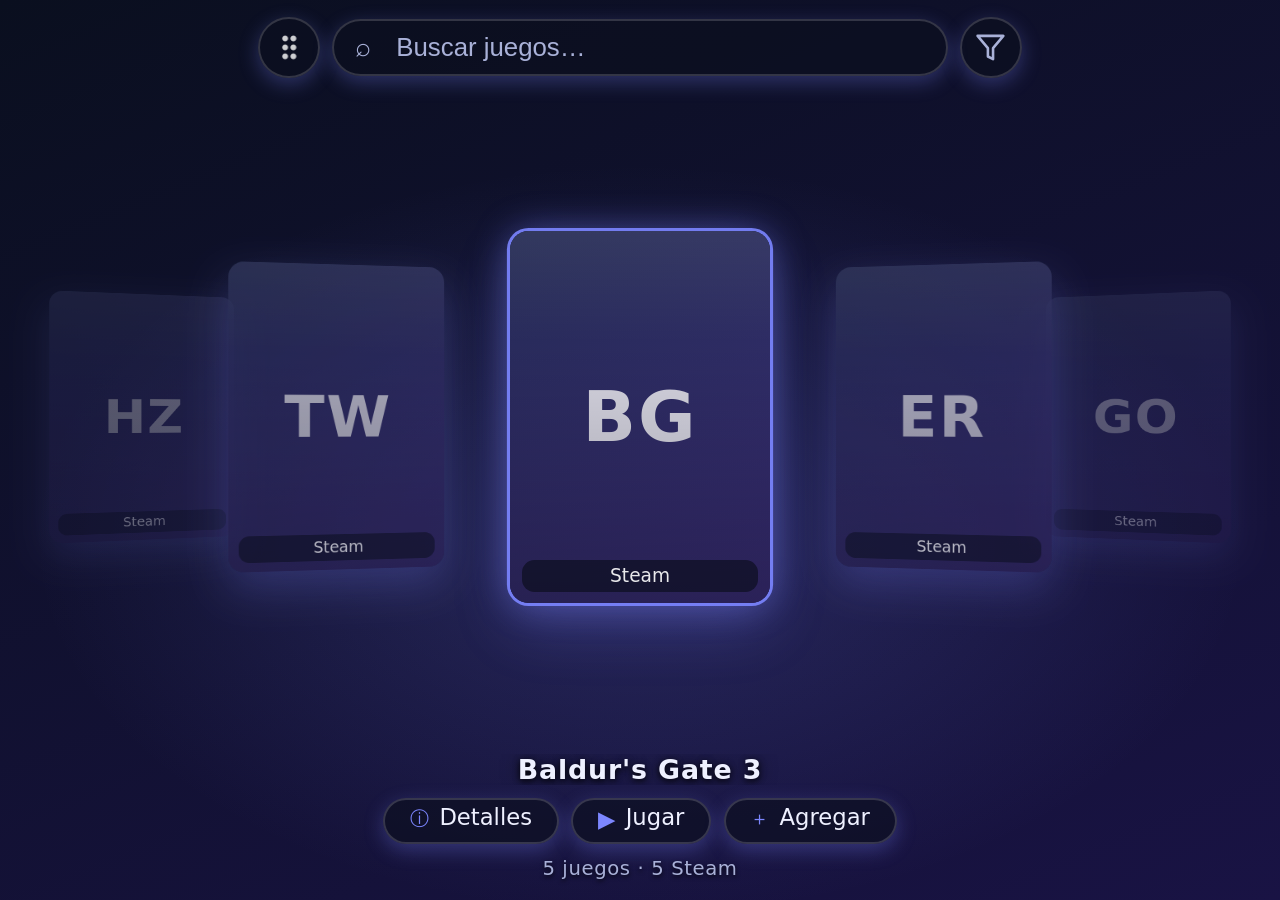
==== ui/index.html @ 731ff438 "CardynoxLauncher v0.1 — gadget launcher completo - Ventana frameless transparente alwaysOnBottom (es" ====
<!doctype html>
<html lang="es">
<head>
  <meta charset="UTF-8" />
  <meta name="viewport" content="width=device-width, initial-scale=1.0" />
  <title>Cardynox Launcher</title>
  <link rel="stylesheet" href="styles.css" />
</head>
<body>
  <!-- Regiones de arrastre de la ventana (sin marco): solo #drag-handle y #stage.
       #app NO lleva data-tauri-drag-region a propósito: si lo tuviera, un
       mousedown sobre <img> del Detalles (elemento no interactivo) se
       interpretaría como arrastre de la ventana y chocaría con el paneo. -->
  <div id="app">

    <!-- Fila superior: handle de arrastre (manija) + buscador -->
    <div class="top-row">
      <div id="drag-handle" data-tauri-drag-region title="Arrastrar la ventana">
        <span class="grip"></span>
      </div>
      <button id="btn-filter" type="button" title="Ordenar y filtrar por plataforma" aria-label="Ordenar y filtrar juegos">
        <svg viewBox="0 0 24 24" width="15" height="15" fill="none" stroke="currentColor" stroke-width="2" stroke-linecap="round" stroke-linejoin="round" aria-hidden="true"><polygon points="22 3 2 3 10 12.46 10 19 14 21 14 12.46 22 3"></polygon></svg>
      </button>
      <div class="search-wrap">
        <input id="search" type="search" placeholder="Buscar juegos…" autocomplete="off" spellcheck="false" />
        <span class="search-icon" aria-hidden="true">⌕</span>
      </div>
    </div>

    <main id="stage" aria-label="Carrusel de juegos" data-tauri-drag-region>
      <!-- Las tarjetas se generan desde app.js -->
    </main>

    <h2 id="active-name"></h2>

    <nav class="actions">
      <button id="btn-details"><span class="ic">ⓘ</span><span>Detalles</span></button>
      <button id="btn-play"><span class="ic">▶</span><span>Jugar</span></button>
      <button id="btn-add" title="Agregar un juego manualmente"><span class="ic">＋</span><span>Agregar</span></button>
    </nav>

    <footer id="status">Cargando…</footer>

    <!-- Overlay de detalles: cubre todo el área del gadget -->
    <!-- Panel de orden/filtro por plataforma (dropdown desde #btn-filter). -->
    <div id="filter-panel" hidden>
      <div class="fp-section">
        <div class="fp-label">Ordenar</div>
        <label class="fp-radio"><input type="radio" name="sortmode" value="name" /><span>Alfabético</span></label>
        <label class="fp-radio"><input type="radio" name="sortmode" value="platform" checked /><span>Por plataforma</span></label>
      </div>
      <div class="fp-section">
        <div class="fp-label">Plataformas</div>
        <div id="fp-platforms"></div>
      </div>
    </div>

    <div id="details-overlay" hidden>
      <button id="btn-close-details" title="Cerrar (Esc)" aria-label="Cerrar detalles">×</button>
      <div class="dt-layout">
        <aside class="dt-art">
          <img id="dt-art-img" src="" alt="Portada" draggable="false" />
          <div id="dt-art-fallback"><span id="dt-art-initials">?</span></div>
          <!-- Acciones de portada: sobre la imagen, al pie. -->
          <div class="dt-art-actions">
            <button id="dt-change-cover" title="Elegir imagen o GIF local">🖼 Cambiar portada</button>
            <button id="dt-reset-cover" hidden>Quitar personalizada</button>
          </div>
          <input type="file" id="dt-cover-file" accept="image/png,image/jpeg,image/gif,image/webp,.gif" hidden />
        </aside>
        <section class="dt-info">
          <h3 id="dt-title">—</h3>

          <div class="dt-field" id="dt-source-field">
            <label>Origen</label>
            <span id="dt-source" class="dt-value">—</span>
          </div>

          <div class="dt-field">
            <label>Nombre visible</label>
            <div class="dt-input-row">
              <input type="text" id="dt-name" spellcheck="false" />
              <button id="dt-rename-btn" title="Guardar nombre">✓</button>
            </div>
          </div>

          <!-- Caja unificada: ruta completa del juego (con .exe) + botones. -->
          <div class="dt-field" id="dt-path-field">
            <label>Ruta de instalación</label>
            <code id="dt-path" class="dt-path">—</code>
            <div class="dt-path-actions">
              <button id="dt-open-folder" disabled>📂 Abrir carpeta</button>
              <button id="dt-change-path" hidden>✎ Cambiar ruta de juego</button>
            </div>
          </div>

          <!-- Argumentos de lanzamiento: solo juegos "Otros". -->
          <div class="dt-field" id="dt-args-field" hidden>
            <label for="dt-args">Argumentos de lanzamiento</label>
            <div class="dt-input-row">
              <input type="text" id="dt-args" placeholder="-windowed -res 1920x1080" autocomplete="off" spellcheck="false" />
              <button id="dt-args-save" title="Guardar argumentos">✓</button>
            </div>
            <p class="dt-hint">Se pasan al .exe al ejecutarlo.</p>
          </div>

          <div class="dt-field" id="dt-size-field" hidden>
            <label>Tamaño en disco</label>
            <span id="dt-size" class="dt-value">—</span>
          </div>

          <div class="dt-steam" id="dt-steam-section" hidden>
            <h4>Datos de Steam</h4>
            <ul>
              <li id="dt-row-ach" hidden>🏆 Logros: <strong id="dt-ach">—</strong></li>
              <li id="dt-row-time" hidden>⏱ Tiempo: <strong id="dt-time">—</strong></li>
              <li id="dt-row-last" hidden>🕐 Última sesión: <strong id="dt-last">—</strong></li>
            </ul>
          </div>

          <p id="dt-no-data" class="dt-muted" hidden>Sin datos locales disponibles.</p>

          <!-- Quitar del launcher (con confirmación inline). -->
          <div id="dt-remove-area">
            <button id="dt-remove-game" class="dt-danger-btn" title="Sacar este juego del launcher (no lo desinstala)">Quitar del launcher</button>
            <div id="dt-remove-confirm" hidden>
              <span id="dt-remove-confirm-text"></span>
              <button id="dt-remove-yes" class="dt-danger-btn">Sí, quitar</button>
              <button id="dt-remove-no" class="dt-muted-btn">Cancelar</button>
            </div>
          </div>
        </section>
      </div>
    </div>

    <!-- Overlay para AGREGAR un juego (mismo estilo glass que Detalles, pero vacío
         y para cargar: portada, .exe y nombre visible). -->
    <div id="add-overlay" hidden>
      <button id="btn-close-add" title="Cerrar (Esc)" aria-label="Cerrar">×</button>
      <div class="dt-layout">
        <aside class="dt-art">
          <img id="add-art-img" src="" alt="Portada" draggable="false" />
          <div id="add-art-fallback"><span id="add-art-initials">＋</span></div>
          <!-- Acciones de portada: sobre la imagen, al pie. -->
          <div class="dt-art-actions">
            <button id="add-change-cover">🖼 Elegir portada</button>
            <button id="add-reset-cover" hidden>Quitar portada</button>
          </div>
          <input type="file" id="add-cover-file" accept="image/png,image/jpeg,image/gif,image/webp,.gif" hidden />
        </aside>
        <section class="dt-info">
          <h3>Agregar juego</h3>

          <div class="dt-field">
            <label for="add-name">Nombre visible</label>
            <div class="dt-input-row">
              <input type="text" id="add-name" placeholder="Nombre del juego" autocomplete="off" spellcheck="false" />
            </div>
          </div>

          <div class="dt-field">
            <label>Ejecutable (.exe)</label>
            <code id="add-path" class="dt-path">No seleccionado</code>
            <div class="dt-path-actions">
              <button id="add-pick-exe">📂 Elegir ejecutable del juego</button>
            </div>
          </div>

          <p class="dt-hint">El nombre visible se completa con el nombre del ejecutable, pero podés cambiarlo.</p>

          <div id="add-footer">
            <button id="add-cancel" class="dt-cancel-btn">Cancelar</button>
            <button id="add-confirm" class="dt-add-btn" disabled>Agregar</button>
          </div>
        </section>
      </div>
    </div>
  </div>

  <script src="app.js"></script>
</body>
</html>
---- ui/styles.css ----
/* ============================================================
   Cardynox Launcher — estilos
   Ventana transparente frameless de 530x320, look de skin
   (ver src-tauri/tauri.conf.json: transparent + shadow false).
   El fondo es 100% transparente: solo los "paneles" (buscador,
   tarjetas, botones) llevan vidrio oscuro para ser legibles
   sobre cualquier wallpaper.
   ============================================================ */

:root {
  --accent: #7c86ff;
  --text: #eef0ff;
  --muted: #a9b1d8;
  /* Factor de opacidad del gadget (0.2 a 1). JS lo modifica desde la bandeja.
     Solo afecta fondos/bordes/sombras — NO el texto ni las imágenes de portada. */
  --fade: 1;
  --glass: rgba(12, 15, 32, calc(0.68 * var(--fade)));
  --glass-border: rgba(255, 255, 255, calc(0.16 * var(--fade)));
  --card-w: 126px;
  --card-h: 180px; /* ratio 0.7, como el arte de Steam (600x900) */
}

* { box-sizing: border-box; margin: 0; padding: 0; }

/* El atributo hidden debe ganar a cualquier display de autor
   (p. ej. .dt-field{display:flex}, que de lo contrario impide ocultar campos). */
[hidden] { display: none !important; }

html, body { height: 100%; overflow: hidden; background: transparent; }

body {
  font-family: "Segoe UI Variable", "Segoe UI", system-ui, sans-serif;
  color: var(--text);
  user-select: none;
  -webkit-user-select: none;
}

/* Solo para previsualizar ui/index.html en un browser normal (sin Tauri). */
body.browser-preview {
  background:
    radial-gradient(420px 260px at 50% 60%, rgba(124, 134, 255, 0.2), transparent 70%),
    linear-gradient(158deg, #0a0f1f, #191344);
}

#app {
  position: relative;
  display: flex;
  flex-direction: column;
  height: 100%;
  padding: 8px 12px;
  gap: 6px;
}

/* ---------- Fila superior: manija de arrastre + buscador ---------- */

.top-row {
  position: relative;
  display: flex;
  align-items: center;
  justify-content: center;
  gap: 6px;
  flex: none;
}

#drag-handle {
  order: 1;
  flex: none;
  width: 30px;
  height: 30px;
  display: flex;
  align-items: center;
  justify-content: center;
  background: var(--glass);
  border: 1px solid var(--glass-border);
  border-radius: 999px;
  box-shadow: 0 3px 10px rgba(124, 134, 255, calc(0.3 * var(--fade)));
  cursor: grab;
}

#drag-handle:active { cursor: grabbing; }

/* "Manojo" de 6 puntos (2x3) dibujado con gradientes, sin fuentes. */
#drag-handle .grip {
  width: 8px;
  height: 13px;
  background-image: radial-gradient(circle, rgba(255, 255, 255, 0.8) 1.2px, transparent 1.6px);
  background-size: 4px 4.33px;
  pointer-events: none; /* el clic debe caer en #drag-handle para arrancar el drag */
}

/* ---------- Buscador ---------- */

.search-wrap { order: 2; flex: none; width: 50%; min-width: 0; position: relative; }

/* ---------- Icono de filtro (orden + plataformas), arriba a la derecha ---------- */
#btn-filter {
  order: 3;
  flex: none;
  width: 30px;
  height: 30px;
  display: flex;
  align-items: center;
  justify-content: center;
  background: var(--glass);
  border: 1px solid var(--glass-border);
  border-radius: 999px;
  color: var(--muted);
  cursor: pointer;
  box-shadow: 0 3px 10px rgba(124, 134, 255, calc(0.3 * var(--fade)));
  transition: color 0.15s, background 0.15s, border-color 0.15s, box-shadow 0.15s;
}
#btn-filter:hover { color: var(--text); background: rgba(30, 36, 70, calc(0.85 * var(--fade))); }
#btn-filter.active { color: var(--accent); border-color: var(--accent); }

/* ---------- Panel de orden/filtro (dropdown glass) ---------- */
#filter-panel {
  --fade: 1;
  --glass: rgba(12, 15, 32, 0.68);
  --glass-border: rgba(255, 255, 255, 0.16);
  position: absolute;
  top: 46px;
  right: 12px;
  bottom: 12px;
  width: 214px;
  z-index: 90;
  border-radius: 12px;
  background: rgba(10, 13, 28, 0.94);
  border: 1px solid var(--glass-border);
  box-shadow:
    inset 0 1px 0 rgba(255, 255, 255, 0.08),
    0 3px 10px rgba(124, 134, 255, 0.26);
  padding: 12px;
  overflow-y: auto;
  animation: dt-fade-in 0.16s ease;
}
#filter-panel .fp-section + .fp-section { margin-top: 12px; padding-top: 12px; border-top: 1px solid var(--glass-border); }
#filter-panel .fp-label {
  font-size: 10px;
  letter-spacing: 0.06em;
  text-transform: uppercase;
  color: var(--muted);
  margin-bottom: 8px;
}
#filter-panel .fp-radio,
#filter-panel .fp-check {
  display: flex;
  align-items: center;
  gap: 8px;
  padding: 5px 6px;
  border-radius: 8px;
  font-size: 13px;
  cursor: pointer;
}
#filter-panel .fp-radio:hover,
#filter-panel .fp-check:hover { background: rgba(255, 255, 255, 0.06); }
#filter-panel .fp-radio input,
#filter-panel .fp-check input { accent-color: var(--accent); width: 14px; height: 14px; cursor: pointer; }
#filter-panel .fp-count { margin-left: auto; color: var(--muted); font-size: 11px; }

.search-wrap .search-icon {
  position: absolute;
  left: 11px;
  top: 50%;
  transform: translateY(-52%);
  font-size: 13px;
  color: var(--muted);
  pointer-events: none;
}

#search {
  width: 100%;
  padding: 6px 14px 6px 30px;
  font-size: 12.5px;
  color: var(--text);
  background: var(--glass);
  border: 1px solid var(--glass-border);
  border-radius: 999px;
  outline: none;
  box-shadow: 0 3px 10px rgba(124, 134, 255, calc(0.3 * var(--fade)));
  transform: scale(1);
  transform-origin: center;
  transition:
    border-color 0.22s ease,
    background 0.22s ease,
    box-shadow 0.3s ease,
    transform 0.3s cubic-bezier(0.34, 1.56, 0.64, 1);
}

#search::placeholder { color: var(--muted); }

#search:focus {
  border-color: rgba(124, 134, 255, calc(0.85 * var(--fade)));
  background: rgba(38, 46, 96, calc(0.62 * var(--fade)));
  box-shadow:
    0 0 0 1px rgba(124, 134, 255, calc(0.55 * var(--fade))),
    0 0 18px 2px rgba(124, 134, 255, calc(0.45 * var(--fade)));
  transform: scale(1.03);
}

#search::-webkit-search-cancel-button { -webkit-appearance: none; }

/* ---------- Escenario / carrusel ---------- */

#stage {
  position: relative;
  flex: 1;
  perspective: 900px;
}

.card {
  position: absolute;
  left: 50%;
  top: 50%;
  width: var(--card-w);
  height: var(--card-h);
  margin-left: calc(var(--card-w) / -2);
  margin-top: calc(var(--card-h) / -2);
  border-radius: 9px;
  overflow: hidden;
  background: #171d3a;
  cursor: pointer;
  box-shadow: 0 10px 24px rgba(124, 134, 255, calc(0.3 * var(--fade)));
  transform-style: preserve-3d;
  transition:
    transform 0.45s cubic-bezier(0.22, 1, 0.36, 1),
    opacity 0.3s ease,
    box-shadow 0.3s ease;
  will-change: transform, opacity;
}

.card img.art {
  width: 100%;
  height: 100%;
  object-fit: cover;
  display: block;
}

/* Capa de brillo sutil para unificar el arte */
.card .sheen {
  position: absolute;
  inset: 0;
  background: linear-gradient(180deg, rgba(255,255,255,0.07) 0%, transparent 30%, rgba(0,0,0,0.28) 100%);
  pointer-events: none;
  opacity: var(--fade);
}

/* Fallback si el arte no carga: gradiente + iniciales */
.card .fallback {
  position: absolute;
  inset: 0;
  display: none;
  align-items: center;
  justify-content: center;
  background: linear-gradient(160deg, #232a52, #3b2e7a);
}

.card .fallback span {
  font-size: 34px;
  font-weight: 700;
  color: rgba(255, 255, 255, 0.8);
  letter-spacing: 1px;
}

.card.no-art .art { display: none; }
.card.no-art .fallback { display: flex; }

/* Tarjeta activa (la pone/quita JS vía clase) */
.card.active {
  box-shadow:
    0 0 0 1.5px rgba(124, 134, 255, calc(0.9 * var(--fade))),
    0 0 18px rgba(124, 134, 255, calc(0.45 * var(--fade))),
    0 12px 28px rgba(124, 134, 255, calc(0.22 * var(--fade)));
}

/* Agrandamiento suave al pasar el mouse sobre la portada central activa.
   --hs se multiplica contra la escala del carrusel (transform inline); el
   cambio de la variable re-computa transform y lo anima via transition. */
.card.active { --hs: 1; }
.card.active:hover { --hs: 1.05; }

.card:not(.active):hover { filter: brightness(1.18); }

/* Etiqueta de origen al pie de la portada (Steam/Epic/…/Otros). */
.card .card-src {
  position: absolute;
  left: 6px;
  right: 6px;
  bottom: 5px;
  padding: 1px 6px;
  font-size: 9px;
  line-height: 1.5;
  color: rgba(255, 255, 255, 0.9);
  background: rgba(8, 10, 22, calc(0.6 * var(--fade)));
  border-radius: 6px;
  text-align: center;
  overflow: hidden;
  white-space: nowrap;
  text-overflow: ellipsis;
  pointer-events: none;
}

/* ---------- Nombre activo (flujo normal) ---------- */

#active-name {
  flex: none;
  text-align: center;
  font-size: 13px;
  font-weight: 600;
  letter-spacing: 0.4px;
  white-space: nowrap;
  overflow: hidden;
  text-overflow: ellipsis;
  padding: 0 8px;
  /* Sombra dura: legible sobre cualquier wallpaper */
  text-shadow: 0 1px 3px rgba(0, 0, 0, 0.9), 0 0 8px rgba(0, 0, 0, 0.55);
}

/* ---------- Botones de acción (flujo normal) ---------- */

.actions {
  flex: none;
  display: flex;
  justify-content: center;
  gap: 6px;
}

.actions button {
  display: inline-flex;
  align-items: center;
  justify-content: center;
  gap: 5px;
  padding: 4px 12px;
  font-size: 11px;
  font-family: inherit;
  color: var(--text);
  background: var(--glass);
  border: 1px solid var(--glass-border);
  border-radius: 999px;
  cursor: pointer;
  box-shadow: 0 3px 10px rgba(124, 134, 255, calc(0.3 * var(--fade)));
  transition: background 0.15s, transform 0.12s, box-shadow 0.15s;
}

.actions button:hover { background: rgba(30, 36, 70, calc(0.85 * var(--fade))); }
.actions button:active { transform: scale(0.96); }

.actions button .ic { font-size: 9px; color: var(--accent); transform: translateY(-1px); }

/* Sube la etiqueta de texto (Detalles / Jugar / Agregar) 2px hacia arriba,
   sin mover el icono ni el propio boton (evita pisar :active{transform}). */
.actions button > span:not(.ic) { transform: translateY(-2px); }

/* Jugar: vive en la fila inferior (.actions), en posicion central entre
   Detalles y Agregar. Hereda el estilo .actions button (como los demas);
   solo se destaco un poco el icono play. */
#btn-play .ic { font-size: 11px; color: var(--accent); }

.actions button:disabled { opacity: 0.4; cursor: default; }
.actions button:disabled:hover { background: var(--glass); }

/* ---------- Pie / estado ---------- */

#status {
  flex: none;
  height: 13px;
  text-align: center;
  font-size: 9.5px;
  color: var(--muted);
  letter-spacing: 0.3px;
  text-shadow: 0 1px 2px rgba(0, 0, 0, 0.8);
}

#status.flash { color: var(--text); transition: none; }

/* ============================================================
   Overlay de detalles: cubre todo #app, mismo estilo glass
   ============================================================ */

#details-overlay {
  /* Aísla el overlay del --fade global: se mantiene a opacidad completa
     sin importar la opacidad del gadget elegida desde la bandeja. Se
     redefinen también --glass/--glass-border porque esas se heredan ya
     resueltas desde :root (donde --fade es el valor global). */
  --fade: 1;
  --glass: rgba(12, 15, 32, 0.68);
  --glass-border: rgba(255, 255, 255, 0.16);
  position: absolute;
  inset: 8px;
  z-index: 100;
  border-radius: 14px;
  background: rgba(10, 13, 28, calc(0.92 * var(--fade)));
  border: 1px solid var(--glass-border);
  box-shadow:
    inset 0 1px 0 rgba(255, 255, 255, calc(0.06 * var(--fade))),
    0 3px 10px rgba(124, 134, 255, calc(0.26 * var(--fade)));
  display: flex;
  flex-direction: column;
  padding: 14px;
  animation: dt-fade-in 0.2s ease;
}

#details-overlay[hidden] { display: none; }

@keyframes dt-fade-in {
  from { opacity: 0; transform: scale(0.97); }
  to   { opacity: 1; transform: scale(1); }
}

/* Botón cerrar */
#btn-close-details {
  position: absolute;
  top: 10px;
  right: 12px;
  width: 26px;
  height: 26px;
  border-radius: 50%;
  border: 1px solid var(--glass-border);
  background: rgba(255, 255, 255, 0.05);
  color: var(--muted);
  font-size: 16px;
  line-height: 1;
  cursor: pointer;
  display: flex;
  align-items: center;
  justify-content: center;
  transition: background 0.15s, color 0.15s;
  z-index: 2;
}

#btn-close-details:hover {
  background: rgba(255, 80, 80, 0.2);
  color: #ff6b6b;
  border-color: rgba(255, 100, 100, 0.4);
}

/* Layout interno */
.dt-layout {
  flex: 1;
  display: flex;
  gap: 14px;
  min-height: 0;
  overflow: hidden;
}

/* Portada izquierda: MISMO recorte que la tarjeta del gadget (ratio 0.7 vertical).
   IMPORTANTE: la altura debe ser DEFINITA, no aspect-ratio.
   Chromium (WebView2) ignora aspect-ratio en flex items con height auto y deja
   que la caja adopte el ratio NATURAL de la imagen o colapse a 0 si no hay
   imagen. Eso causaba dos bugs: (1) Detalles mostraba "la imagen completa"
   en vez del recorte 2:3, y (2) en Agregar, al quitar portada la caja se
   achicaba a 0px de alto y desaparecían los botones.
   Medido con Chromium headless: con height definitiva la caja es 150x214 en
   todos los casos (portrait, landscape y vacía). */
.dt-art {
  width: 150px;
  min-width: 150px;
  height: calc(150px / var(--card-w) * var(--card-h)); /* =214px; ratio igual que la tarjeta. Si cambian --card-w/--card-h, esto sigue solo */
  align-self: center;                            /* no estirar a la altura de la fila */
  position: relative;
  border-radius: 9px;
  overflow: hidden;                              /* recorta el paneo de la imagen */
  background: #171d3a;
  flex-shrink: 0;
}

.dt-art img {
  width: 100%;
  height: 100%;
  object-fit: cover;                             /* el paneo se hace moviendo object-position */
  display: block;
}

/* Affordance del paneo: solo cuando la imagen recorta el marco (ratio distinto). */
#dt-art-img { cursor: default; }
.dt-art.can-pan #dt-art-img { cursor: grab; }
.dt-art.panning #dt-art-img { cursor: grabbing; }

#dt-art-fallback {
  position: absolute;
  inset: 0;
  display: flex;
  align-items: center;
  justify-content: center;
  background: linear-gradient(160deg, #232a52, #3b2e7a);
}

#dt-art-fallback span {
  font-size: 40px;
  font-weight: 700;
  color: rgba(255, 255, 255, 0.4);
  letter-spacing: 1px;
}

#dt-art-fallback.hidden { display: none; }

/* Acciones de portada sobre la imagen (al pie) */
.dt-art-actions {
  position: absolute;
  left: 0;
  right: 0;
  bottom: 0;
  display: flex;
  flex-direction: column;
  gap: 4px;
  padding: 10px 6px 7px;
  background: linear-gradient(to top, rgba(6, 8, 18, 0.94) 0%, rgba(6, 8, 18, 0.55) 55%, rgba(6, 8, 18, 0) 100%);
  z-index: 3;
}

/* Info derecha */
.dt-info {
  flex: 1;
  min-width: 0;
  display: flex;
  flex-direction: column;
  gap: 10px;
  overflow-y: auto;
  padding-right: 4px;
}

.dt-info::-webkit-scrollbar { width: 4px; }
.dt-info::-webkit-scrollbar-thumb { background: rgba(255,255,255,0.15); border-radius: 2px; }

#dt-title {
  font-size: 14px;
  font-weight: 600;
  line-height: 1.3;
  padding-bottom: 8px;
  border-bottom: 1px solid var(--glass-border);
}

/* Campos */
.dt-field {
  display: flex;
  flex-direction: column;
  gap: 4px;
}

.dt-field label {
  font-size: 9.5px;
  text-transform: uppercase;
  letter-spacing: 0.5px;
  color: var(--muted);
}

.dt-input-row {
  display: flex;
  gap: 5px;
  align-items: center;
}

.dt-input-row input {
  flex: 1;
  min-width: 0;
  padding: 5px 8px;
  font-size: 11.5px;
  font-family: inherit;
  color: var(--text);
  background: rgba(255, 255, 255, calc(0.06 * var(--fade)));
  border: 1px solid var(--glass-border);
  border-radius: 6px;
  outline: none;
  transition: border-color 0.15s;
}

.dt-input-row input:focus {
  border-color: rgba(124, 134, 255, calc(0.7 * var(--fade)));
}

#dt-rename-btn {
  width: 28px;
  height: 28px;
  flex-shrink: 0;
  border-radius: 6px;
  border: 1px solid var(--glass-border);
  background: rgba(255, 255, 255, calc(0.06 * var(--fade)));
  color: var(--text);
  font-size: 13px;
  cursor: pointer;
  transition: border-color 0.15s, color 0.15s;
}

#dt-rename-btn:hover {
  border-color: rgba(124, 134, 255, 0.6);
  color: var(--accent);
}

#dt-rename-btn.saved {
  border-color: #4ade80;
  color: #4ade80;
}

/* Ruta */
.dt-path {
  font-family: "Cascadia Code", "Consolas", monospace;
  font-size: 10px;
  padding: 5px 8px;
  background: rgba(255, 255, 255, calc(0.04 * var(--fade)));
  border: 1px solid var(--glass-border);
  border-radius: 6px;
  word-break: break-all;
  line-height: 1.4;
  display: block;
}

/* Botones de la caja unificada de ruta (abrir / cambiar) */
.dt-path-actions {
  display: flex;
  gap: 6px;
}

/* Botón de elegir el ejecutable del overlay “Agregar”: acción destacada,
   look premium con gradiente accent, glow suave y lift al pasar el mouse. */
#add-pick-exe {
  flex: 1;
  min-width: 0;
  padding: 8px 12px;
  font-size: 11px;
  font-weight: 600;
  font-family: inherit;
  letter-spacing: 0.2px;
  white-space: nowrap;
  text-align: center;
  color: #fff;
  background: linear-gradient(135deg, rgba(124, 134, 255, 0.92) 0%, rgba(86, 98, 232, 0.92) 100%);
  border: 1px solid rgba(160, 168, 255, 0.6);
  border-radius: 9px;
  box-shadow:
    0 2px 12px rgba(90, 100, 240, calc(0.35 * var(--fade))),
    inset 0 1px 0 rgba(255, 255, 255, 0.2);
  cursor: pointer;
  transition: transform 0.12s ease, box-shadow 0.18s ease, filter 0.18s ease;
}

#add-pick-exe:hover {
  filter: brightness(1.08);
  transform: translateY(-1px);
  box-shadow:
    0 5px 18px rgba(90, 100, 240, calc(0.5 * var(--fade))),
    inset 0 1px 0 rgba(255, 255, 255, 0.24);
}

#add-pick-exe:active {
  transform: translateY(0);
  filter: brightness(0.97);
}

#dt-open-folder,
#dt-change-path {
  flex: 1;
  min-width: 0;
  padding: 5px 8px;
  font-size: 10px;
  font-family: inherit;
  white-space: nowrap;
  background: rgba(255, 255, 255, calc(0.06 * var(--fade)));
  border: 1px solid var(--glass-border);
  border-radius: 6px;
  color: var(--text);
  cursor: pointer;
  transition: background 0.15s, border-color 0.15s;
}

#dt-open-folder:hover:not(:disabled),
#dt-change-path:hover {
  background: rgba(124, 134, 255, calc(0.2 * var(--fade)));
  border-color: rgba(124, 134, 255, calc(0.5 * var(--fade)));
}

#dt-open-folder:disabled { opacity: 0.35; cursor: default; }

#dt-change-path.saved {
  border-color: #4ade80;
  color: #4ade80;
}

/* Botones de portada (viven sobre la imagen, apilados al pie) */
#dt-change-cover,
#dt-reset-cover {
  width: 100%;
  padding: 4px 6px;
  font-size: 9.5px;
  font-family: inherit;
  background: rgba(255, 255, 255, calc(0.06 * var(--fade)));
  border: 1px solid var(--glass-border);
  border-radius: 6px;
  color: var(--text);
  cursor: pointer;
  transition: background 0.15s, border-color 0.15s;
}

#dt-change-cover:hover {
  background: rgba(124, 134, 255, calc(0.2 * var(--fade)));
  border-color: rgba(124, 134, 255, calc(0.5 * var(--fade)));
}

#dt-reset-cover {
  color: #f87171;
}

#dt-reset-cover:hover {
  background: rgba(248, 113, 113, calc(0.15 * var(--fade)));
  border-color: rgba(248, 113, 113, 0.5);
}

/* Valor */
.dt-value {
  font-size: 12px;
  font-weight: 500;
}

/* Sección Steam */
.dt-steam {
  border: 1px solid var(--glass-border);
  border-radius: 8px;
  padding: 8px 10px;
  background: rgba(0, 0, 0, calc(0.15 * var(--fade)));
}

.dt-steam h4 {
  font-size: 9.5px;
  text-transform: uppercase;
  letter-spacing: 0.5px;
  color: var(--accent);
  margin-bottom: 6px;
}

.dt-steam ul {
  list-style: none;
  display: flex;
  flex-direction: column;
  gap: 5px;
}

.dt-steam li {
  font-size: 11px;
  display: flex;
  align-items: center;
  gap: 5px;
}

.dt-steam li strong {
  margin-left: auto;
  color: var(--accent);
  font-weight: 600;
}

.dt-muted {
  font-size: 10px;
  color: var(--muted);
  font-style: italic;
}

/* Hint bajo el campo de argumentos */
.dt-hint {
  margin: 0;
  font-size: 9px;
  color: var(--muted);
}

/* Botón guardar argumentos (idéntico al de renombrar) */
#dt-args-save {
  width: 28px;
  height: 28px;
  flex-shrink: 0;
  border-radius: 6px;
  border: 1px solid var(--glass-border);
  background: rgba(255, 255, 255, calc(0.06 * var(--fade)));
  color: var(--text);
  font-size: 13px;
  cursor: pointer;
  transition: border-color 0.15s, color 0.15s;
}

#dt-args-save:hover {
  border-color: rgba(124, 134, 255, 0.6);
  color: var(--accent);
}

#dt-args-save.saved {
  border-color: #4ade80;
  color: #4ade80;
}

/* Quitar del launcher (peligro) + confirmación inline */
#dt-remove-area {
  margin-top: 2px;
  padding-top: 10px;
  border-top: 1px solid var(--glass-border);
}

.dt-danger-btn {
  width: 100%;
  padding: 6px 10px;
  font-size: 11px;
  font-weight: 600;
  font-family: inherit;
  background: rgba(248, 113, 113, calc(0.08 * var(--fade)));
  border: 1px solid rgba(248, 113, 113, 0.4);
  border-radius: 6px;
  color: #f87171;
  cursor: pointer;
  transition: background 0.15s, border-color 0.15s;
}

.dt-danger-btn:hover {
  background: rgba(248, 113, 113, calc(0.2 * var(--fade)));
  border-color: rgba(248, 113, 113, 0.65);
}

.dt-muted-btn {
  padding: 6px 10px;
  font-size: 11px;
  font-family: inherit;
  background: rgba(255, 255, 255, calc(0.05 * var(--fade)));
  border: 1px solid var(--glass-border);
  border-radius: 6px;
  color: var(--text);
  cursor: pointer;
  transition: background 0.15s;
}

.dt-muted-btn:hover {
  background: rgba(255, 255, 255, calc(0.12 * var(--fade)));
}

#dt-remove-confirm {
  display: flex;
  flex-wrap: wrap;
  align-items: center;
  gap: 6px;
}

#dt-remove-confirm span {
  flex: 1 1 100%;
  font-size: 10.5px;
  color: var(--text);
  margin-bottom: 2px;
}

#dt-remove-yes.dt-danger-btn {
  width: auto;
  flex: 1;
}

#dt-remove-no {
  flex: 1;
}

/* ============================================================
   Overlay “Agregar juego” (manual): reutiliza las clases .dt-* del
   overlay de detalles. Aquí se enlazan solo los IDs propios (add-*)
   y los botones nuevos (pie Agregar/Cancelar).
   ============================================================ */

#add-overlay {
  --fade: 1;
  --glass-border: rgba(255, 255, 255, 0.16);
  position: absolute;
  inset: 8px;
  z-index: 100;
  border-radius: 14px;
  background: rgba(10, 13, 28, calc(0.92 * var(--fade)));
  border: 1px solid var(--glass-border);
  box-shadow:
    inset 0 1px 0 rgba(255, 255, 255, calc(0.06 * var(--fade))),
    0 3px 10px rgba(124, 134, 255, calc(0.26 * var(--fade)));
  display: flex;
  flex-direction: column;
  padding: 14px;
  animation: dt-fade-in 0.2s ease;
}

#add-overlay[hidden] { display: none; }

/* Botón cerrar (idéntico al del overlay de detalles) */
#btn-close-add {
  position: absolute;
  top: 10px;
  right: 12px;
  width: 26px;
  height: 26px;
  border-radius: 50%;
  border: 1px solid var(--glass-border);
  background: rgba(255, 255, 255, 0.05);
  color: var(--muted);
  font-size: 16px;
  line-height: 1;
  cursor: pointer;
  display: flex;
  align-items: center;
  justify-content: center;
  transition: background 0.15s, color 0.15s;
  z-index: 2;
}

#btn-close-add:hover {
  background: rgba(255, 80, 80, 0.2);
  color: #ff6b6b;
  border-color: rgba(255, 100, 100, 0.4);
}

/* Fallback de portada (idéntico al de detalles) */
#add-art-fallback {
  position: absolute;
  inset: 0;
  display: flex;
  align-items: center;
  justify-content: center;
  background: linear-gradient(160deg, #232a52, #3b2e7a);
}

#add-art-fallback span {
  font-size: 40px;
  font-weight: 700;
  color: rgba(255, 255, 255, 0.4);
  letter-spacing: 1px;
}

#add-art-fallback.hidden { display: none; }

/* Botones de portada sobre la imagen (idénticos a los de detalles) */
#add-change-cover,
#add-reset-cover {
  width: 100%;
  padding: 4px 6px;
  font-size: 9.5px;
  font-family: inherit;
  background: rgba(255, 255, 255, calc(0.06 * var(--fade)));
  border: 1px solid var(--glass-border);
  border-radius: 6px;
  color: var(--text);
  cursor: pointer;
  transition: background 0.15s, border-color 0.15s;
}

#add-change-cover:hover {
  background: rgba(124, 134, 255, calc(0.2 * var(--fade)));
  border-color: rgba(124, 134, 255, calc(0.5 * var(--fade)));
}

#add-reset-cover {
  color: #f87171;
}

#add-reset-cover:hover {
  background: rgba(248, 113, 113, calc(0.15 * var(--fade)));
  border-color: rgba(248, 113, 113, 0.5);
}

/* Pie del overlay: Cancelar (rojo) a la izquierda, Agregar (verde) a la derecha. */
#add-footer {
  margin-top: auto;
  display: flex;
  gap: 8px;
  padding-top: 10px;
  border-top: 1px solid var(--glass-border);
}

.dt-cancel-btn,
.dt-add-btn {
  flex: 1;
  padding: 7px 10px;
  font-size: 11px;
  font-weight: 600;
  font-family: inherit;
  border-radius: 6px;
  cursor: pointer;
  transition: background 0.15s, border-color 0.15s, opacity 0.15s;
}

.dt-cancel-btn {
  background: rgba(248, 113, 113, calc(0.08 * var(--fade)));
  border: 1px solid rgba(248, 113, 113, 0.4);
  color: #f87171;
}

.dt-cancel-btn:hover {
  background: rgba(248, 113, 113, calc(0.2 * var(--fade)));
  border-color: rgba(248, 113, 113, 0.65);
}

.dt-add-btn {
  font-weight: 700;
  background: rgba(74, 222, 128, calc(0.16 * var(--fade)));
  border: 1px solid rgba(74, 222, 128, 0.5);
  color: #4ade80;
}

.dt-add-btn:hover:not(:disabled) {
  background: rgba(74, 222, 128, calc(0.28 * var(--fade)));
  border-color: rgba(74, 222, 128, 0.8);
}

.dt-add-btn:disabled {
  opacity: 0.4;
  cursor: default;
}
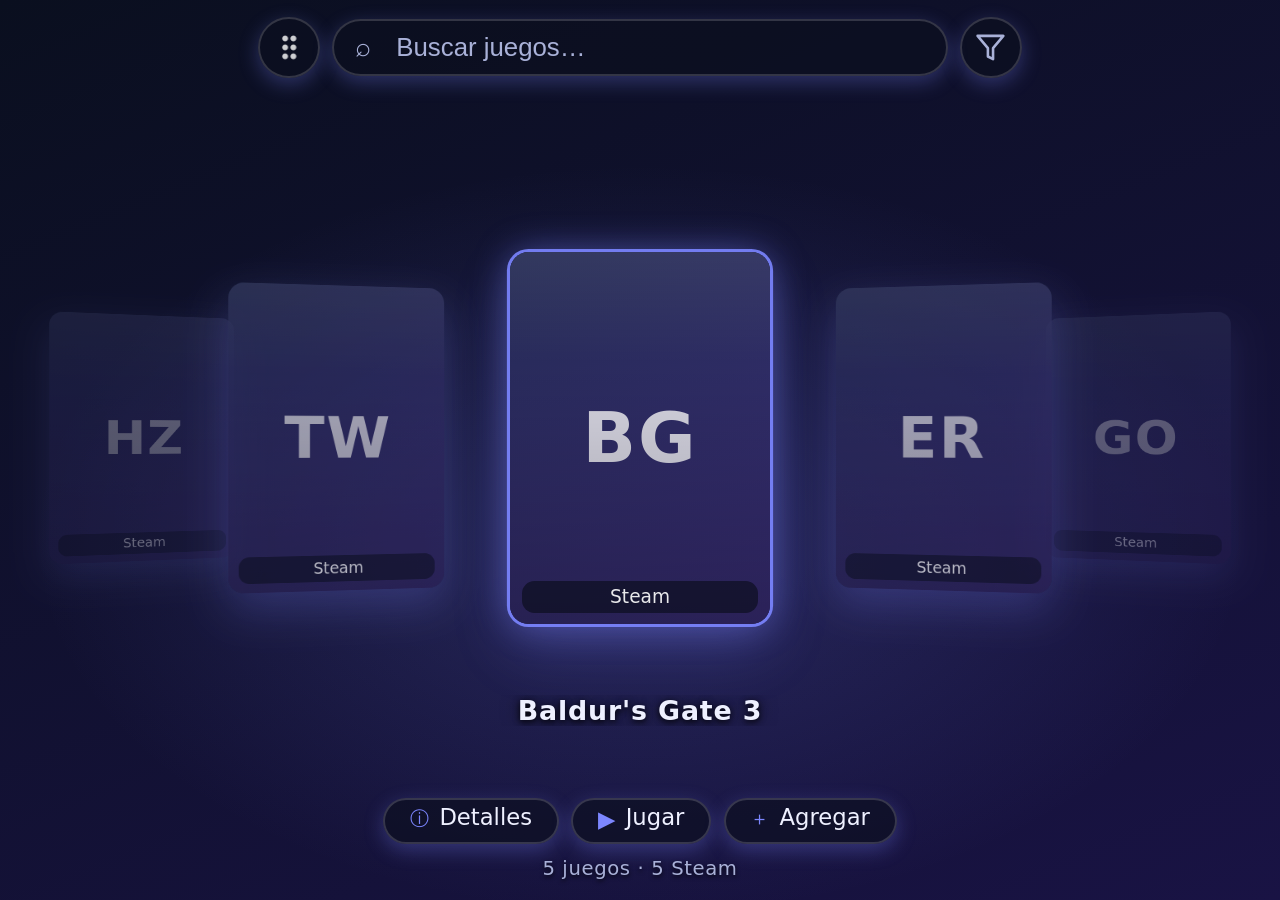
==== commit 934d0a25: "UI: nombre del juego centrado entre portadas y botones (flex simetrico)" ====
--- a/ui/index.html
+++ b/ui/index.html
@@ -27,11 +27,16 @@
       </div>
     </div>
 
+    <!-- Spacer flex: mitad del espacio libre, arriba de las portadas.
+         (name-band lleva la otra mitad; juntos mantienen el carrusel centrado
+         y dejan al nombre en el medio entre portadas y botones). -->
+    <div class="stage-spacer"></div>
+
     <main id="stage" aria-label="Carrusel de juegos" data-tauri-drag-region>
       <!-- Las tarjetas se generan desde app.js -->
     </main>
 
-    <h2 id="active-name"></h2>
+    <div class="name-band"><h2 id="active-name"></h2></div>
 
     <nav class="actions">
       <button id="btn-details"><span class="ic">ⓘ</span><span>Detalles</span></button>
--- a/ui/styles.css
+++ b/ui/styles.css
@@ -8,7 +8,10 @@
    ============================================================ */
 
 :root {
-  --accent: #7c86ff;
+  /* Acento como tripleta RGB: JS lo sobreescribe desde la bandeja (10
+     colores). Todo deriva de aquí: --accent, bordes, sombras, glows. */
+  --accent-rgb: 124, 134, 255;
+  --accent: rgb(var(--accent-rgb));
   --text: #eef0ff;
   --muted: #a9b1d8;
   /* Factor de opacidad del gadget (0.2 a 1). JS lo modifica desde la bandeja.
@@ -38,7 +41,7 @@
 /* Solo para previsualizar ui/index.html en un browser normal (sin Tauri). */
 body.browser-preview {
   background:
-    radial-gradient(420px 260px at 50% 60%, rgba(124, 134, 255, 0.2), transparent 70%),
+    radial-gradient(420px 260px at 50% 60%, rgba(var(--accent-rgb), 0.2), transparent 70%),
     linear-gradient(158deg, #0a0f1f, #191344);
 }
 
@@ -73,7 +76,7 @@
   background: var(--glass);
   border: 1px solid var(--glass-border);
   border-radius: 999px;
-  box-shadow: 0 3px 10px rgba(124, 134, 255, calc(0.3 * var(--fade)));
+  box-shadow: 0 3px 10px rgba(var(--accent-rgb), calc(0.3 * var(--fade)));
   cursor: grab;
 }
 
@@ -106,7 +109,7 @@
   border-radius: 999px;
   color: var(--muted);
   cursor: pointer;
-  box-shadow: 0 3px 10px rgba(124, 134, 255, calc(0.3 * var(--fade)));
+  box-shadow: 0 3px 10px rgba(var(--accent-rgb), calc(0.3 * var(--fade)));
   transition: color 0.15s, background 0.15s, border-color 0.15s, box-shadow 0.15s;
 }
 #btn-filter:hover { color: var(--text); background: rgba(30, 36, 70, calc(0.85 * var(--fade))); }
@@ -128,7 +131,7 @@
   border: 1px solid var(--glass-border);
   box-shadow:
     inset 0 1px 0 rgba(255, 255, 255, 0.08),
-    0 3px 10px rgba(124, 134, 255, 0.26);
+    0 3px 10px rgba(var(--accent-rgb), 0.26);
   padding: 12px;
   overflow-y: auto;
   animation: dt-fade-in 0.16s ease;
@@ -176,7 +179,7 @@
   border: 1px solid var(--glass-border);
   border-radius: 999px;
   outline: none;
-  box-shadow: 0 3px 10px rgba(124, 134, 255, calc(0.3 * var(--fade)));
+  box-shadow: 0 3px 10px rgba(var(--accent-rgb), calc(0.3 * var(--fade)));
   transform: scale(1);
   transform-origin: center;
   transition:
@@ -189,11 +192,11 @@
 #search::placeholder { color: var(--muted); }
 
 #search:focus {
-  border-color: rgba(124, 134, 255, calc(0.85 * var(--fade)));
-  background: rgba(38, 46, 96, calc(0.62 * var(--fade)));
+  border-color: rgba(var(--accent-rgb), calc(0.85 * var(--fade)));
+  background: rgba(var(--accent-rgb), calc(0.22 * var(--fade)));
   box-shadow:
-    0 0 0 1px rgba(124, 134, 255, calc(0.55 * var(--fade))),
-    0 0 18px 2px rgba(124, 134, 255, calc(0.45 * var(--fade)));
+    0 0 0 1px rgba(var(--accent-rgb), calc(0.55 * var(--fade))),
+    0 0 18px 2px rgba(var(--accent-rgb), calc(0.45 * var(--fade)));
   transform: scale(1.03);
 }
 
@@ -201,9 +204,24 @@
 
 /* ---------- Escenario / carrusel ---------- */
 
+/* Reparte el espacio libre del gadget en dos mitades simétricas:
+   arriba de las portadas (.stage-spacer) y abajo, donde vive el nombre
+   (.name-band). El carrusel queda centrado igual que antes y el nombre
+   cae exactamente en el medio vertical entre portadas y botones, sin
+   píxeles hardcodeados: la simetría la garantiza el propio flexbox. */
+.stage-spacer { flex: 1 1 0; min-height: 0; }
+.name-band {
+  flex: 1 1 0;
+  min-height: 0;
+  display: flex;
+  align-items: center;
+}
+
+/* Alto fijo = alto de la tarjeta: el stage ya no absorbe espacio libre. */
 #stage {
   position: relative;
-  flex: 1;
+  flex: none;
+  height: var(--card-h);
   perspective: 900px;
 }
 
@@ -219,7 +237,7 @@
   overflow: hidden;
   background: #171d3a;
   cursor: pointer;
-  box-shadow: 0 10px 24px rgba(124, 134, 255, calc(0.3 * var(--fade)));
+  box-shadow: 0 10px 24px rgba(var(--accent-rgb), calc(0.3 * var(--fade)));
   transform-style: preserve-3d;
   transition:
     transform 0.45s cubic-bezier(0.22, 1, 0.36, 1),
@@ -267,9 +285,9 @@
 /* Tarjeta activa (la pone/quita JS vía clase) */
 .card.active {
   box-shadow:
-    0 0 0 1.5px rgba(124, 134, 255, calc(0.9 * var(--fade))),
-    0 0 18px rgba(124, 134, 255, calc(0.45 * var(--fade))),
-    0 12px 28px rgba(124, 134, 255, calc(0.22 * var(--fade)));
+    0 0 0 1.5px rgba(var(--accent-rgb), calc(0.9 * var(--fade))),
+    0 0 18px rgba(var(--accent-rgb), calc(0.45 * var(--fade))),
+    0 12px 28px rgba(var(--accent-rgb), calc(0.22 * var(--fade)));
 }
 
 /* Agrandamiento suave al pasar el mouse sobre la portada central activa.
@@ -303,6 +321,7 @@
 
 #active-name {
   flex: none;
+  width: 100%;
   text-align: center;
   font-size: 13px;
   font-weight: 600;
@@ -337,7 +356,7 @@
   border: 1px solid var(--glass-border);
   border-radius: 999px;
   cursor: pointer;
-  box-shadow: 0 3px 10px rgba(124, 134, 255, calc(0.3 * var(--fade)));
+  box-shadow: 0 3px 10px rgba(var(--accent-rgb), calc(0.3 * var(--fade)));
   transition: background 0.15s, transform 0.12s, box-shadow 0.15s;
 }
 
@@ -392,7 +411,7 @@
   border: 1px solid var(--glass-border);
   box-shadow:
     inset 0 1px 0 rgba(255, 255, 255, calc(0.06 * var(--fade))),
-    0 3px 10px rgba(124, 134, 255, calc(0.26 * var(--fade)));
+    0 3px 10px rgba(var(--accent-rgb), calc(0.26 * var(--fade)));
   display: flex;
   flex-direction: column;
   padding: 14px;
@@ -564,7 +583,7 @@
 }
 
 .dt-input-row input:focus {
-  border-color: rgba(124, 134, 255, calc(0.7 * var(--fade)));
+  border-color: rgba(var(--accent-rgb), calc(0.7 * var(--fade)));
 }
 
 #dt-rename-btn {
@@ -581,7 +600,7 @@
 }
 
 #dt-rename-btn:hover {
-  border-color: rgba(124, 134, 255, 0.6);
+  border-color: rgba(var(--accent-rgb), 0.6);
   color: var(--accent);
 }
 
@@ -622,11 +641,11 @@
   white-space: nowrap;
   text-align: center;
   color: #fff;
-  background: linear-gradient(135deg, rgba(124, 134, 255, 0.92) 0%, rgba(86, 98, 232, 0.92) 100%);
-  border: 1px solid rgba(160, 168, 255, 0.6);
+  background: linear-gradient(135deg, rgba(var(--accent-rgb), 0.92) 0%, rgba(var(--accent-rgb), 0.92) 100%);
+  border: 1px solid rgba(var(--accent-rgb), 0.6);
   border-radius: 9px;
   box-shadow:
-    0 2px 12px rgba(90, 100, 240, calc(0.35 * var(--fade))),
+    0 2px 12px rgba(var(--accent-rgb), calc(0.35 * var(--fade))),
     inset 0 1px 0 rgba(255, 255, 255, 0.2);
   cursor: pointer;
   transition: transform 0.12s ease, box-shadow 0.18s ease, filter 0.18s ease;
@@ -636,7 +655,7 @@
   filter: brightness(1.08);
   transform: translateY(-1px);
   box-shadow:
-    0 5px 18px rgba(90, 100, 240, calc(0.5 * var(--fade))),
+    0 5px 18px rgba(var(--accent-rgb), calc(0.5 * var(--fade))),
     inset 0 1px 0 rgba(255, 255, 255, 0.24);
 }
 
@@ -663,8 +682,8 @@
 
 #dt-open-folder:hover:not(:disabled),
 #dt-change-path:hover {
-  background: rgba(124, 134, 255, calc(0.2 * var(--fade)));
-  border-color: rgba(124, 134, 255, calc(0.5 * var(--fade)));
+  background: rgba(var(--accent-rgb), calc(0.2 * var(--fade)));
+  border-color: rgba(var(--accent-rgb), calc(0.5 * var(--fade)));
 }
 
 #dt-open-folder:disabled { opacity: 0.35; cursor: default; }
@@ -690,8 +709,8 @@
 }
 
 #dt-change-cover:hover {
-  background: rgba(124, 134, 255, calc(0.2 * var(--fade)));
-  border-color: rgba(124, 134, 255, calc(0.5 * var(--fade)));
+  background: rgba(var(--accent-rgb), calc(0.2 * var(--fade)));
+  border-color: rgba(var(--accent-rgb), calc(0.5 * var(--fade)));
 }
 
 #dt-reset-cover {
@@ -773,7 +792,7 @@
 }
 
 #dt-args-save:hover {
-  border-color: rgba(124, 134, 255, 0.6);
+  border-color: rgba(var(--accent-rgb), 0.6);
   color: var(--accent);
 }
 
@@ -864,7 +883,7 @@
   border: 1px solid var(--glass-border);
   box-shadow:
     inset 0 1px 0 rgba(255, 255, 255, calc(0.06 * var(--fade))),
-    0 3px 10px rgba(124, 134, 255, calc(0.26 * var(--fade)));
+    0 3px 10px rgba(var(--accent-rgb), calc(0.26 * var(--fade)));
   display: flex;
   flex-direction: column;
   padding: 14px;
@@ -935,8 +954,8 @@
 }
 
 #add-change-cover:hover {
-  background: rgba(124, 134, 255, calc(0.2 * var(--fade)));
-  border-color: rgba(124, 134, 255, calc(0.5 * var(--fade)));
+  background: rgba(var(--accent-rgb), calc(0.2 * var(--fade)));
+  border-color: rgba(var(--accent-rgb), calc(0.5 * var(--fade)));
 }
 
 #add-reset-cover {
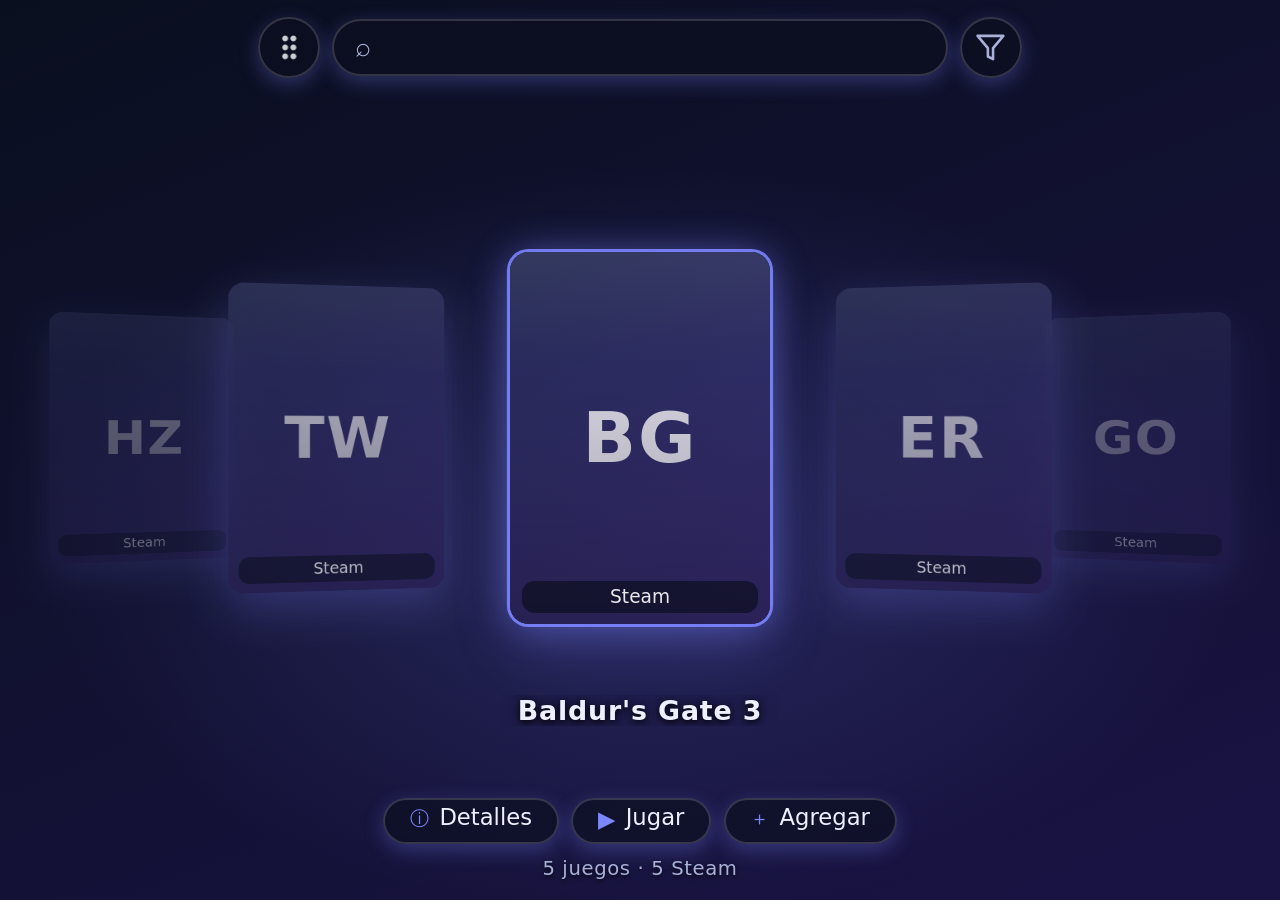
==== commit ce0645b9: "feat(i18n): submenú Idioma ES/EN en bandeja con traducción completa (gadget, detalles, agregar y ven" ====
--- a/ui/index.html
+++ b/ui/index.html
@@ -15,14 +15,14 @@
 
     <!-- Fila superior: handle de arrastre (manija) + buscador -->
     <div class="top-row">
-      <div id="drag-handle" data-tauri-drag-region title="Arrastrar la ventana">
+      <div id="drag-handle" data-tauri-drag-region data-i18n-title="dragTitle">
         <span class="grip"></span>
       </div>
-      <button id="btn-filter" type="button" title="Ordenar y filtrar por plataforma" aria-label="Ordenar y filtrar juegos">
+      <button id="btn-filter" type="button" data-i18n-title="filterTitle" data-i18n-aria="filterAria">
         <svg viewBox="0 0 24 24" width="15" height="15" fill="none" stroke="currentColor" stroke-width="2" stroke-linecap="round" stroke-linejoin="round" aria-hidden="true"><polygon points="22 3 2 3 10 12.46 10 19 14 21 14 12.46 22 3"></polygon></svg>
       </button>
       <div class="search-wrap">
-        <input id="search" type="search" placeholder="Buscar juegos…" autocomplete="off" spellcheck="false" />
+        <input id="search" type="search" data-i18n-ph="searchPh" autocomplete="off" spellcheck="false" />
         <span class="search-icon" aria-hidden="true">⌕</span>
       </div>
     </div>
@@ -32,44 +32,44 @@
          y dejan al nombre en el medio entre portadas y botones). -->
     <div class="stage-spacer"></div>
 
-    <main id="stage" aria-label="Carrusel de juegos" data-tauri-drag-region>
+    <main id="stage" data-i18n-aria="carouselAria" data-tauri-drag-region>
       <!-- Las tarjetas se generan desde app.js -->
     </main>
 
     <div class="name-band"><h2 id="active-name"></h2></div>
 
     <nav class="actions">
-      <button id="btn-details"><span class="ic">ⓘ</span><span>Detalles</span></button>
-      <button id="btn-play"><span class="ic">▶</span><span>Jugar</span></button>
-      <button id="btn-add" title="Agregar un juego manualmente"><span class="ic">＋</span><span>Agregar</span></button>
+      <button id="btn-details"><span class="ic">ⓘ</span><span data-i18n="btnDetails">Detalles</span></button>
+      <button id="btn-play"><span class="ic">▶</span><span data-i18n="btnPlay">Jugar</span></button>
+      <button id="btn-add" data-i18n-title="addTitle"><span class="ic">＋</span><span data-i18n="btnAdd">Agregar</span></button>
     </nav>
 
-    <footer id="status">Cargando…</footer>
+    <footer id="status" data-i18n="loading">Cargando…</footer>
 
     <!-- Overlay de detalles: cubre todo el área del gadget -->
     <!-- Panel de orden/filtro por plataforma (dropdown desde #btn-filter). -->
     <div id="filter-panel" hidden>
       <div class="fp-section">
-        <div class="fp-label">Ordenar</div>
-        <label class="fp-radio"><input type="radio" name="sortmode" value="name" /><span>Alfabético</span></label>
-        <label class="fp-radio"><input type="radio" name="sortmode" value="platform" checked /><span>Por plataforma</span></label>
+        <div class="fp-label" data-i18n="fpSort">Ordenar</div>
+        <label class="fp-radio"><input type="radio" name="sortmode" value="name" /><span data-i18n="fpAlpha">Alfabético</span></label>
+        <label class="fp-radio"><input type="radio" name="sortmode" value="platform" checked /><span data-i18n="fpPlatform">Por plataforma</span></label>
       </div>
       <div class="fp-section">
-        <div class="fp-label">Plataformas</div>
+        <div class="fp-label" data-i18n="fpPlatforms">Plataformas</div>
         <div id="fp-platforms"></div>
       </div>
     </div>
 
     <div id="details-overlay" hidden>
-      <button id="btn-close-details" title="Cerrar (Esc)" aria-label="Cerrar detalles">×</button>
+      <button id="btn-close-details" data-i18n-title="closeDetailsTitle" data-i18n-aria="closeDetailsAria">×</button>
       <div class="dt-layout">
         <aside class="dt-art">
-          <img id="dt-art-img" src="" alt="Portada" draggable="false" />
+          <img id="dt-art-img" src="" data-i18n-alt="coverAlt" draggable="false" />
           <div id="dt-art-fallback"><span id="dt-art-initials">?</span></div>
           <!-- Acciones de portada: sobre la imagen, al pie. -->
           <div class="dt-art-actions">
-            <button id="dt-change-cover" title="Elegir imagen o GIF local">🖼 Cambiar portada</button>
-            <button id="dt-reset-cover" hidden>Quitar personalizada</button>
+            <button id="dt-change-cover" data-i18n-title="changeCoverTitle" data-i18n="btnChangeCover">🖼 Cambiar portada</button>
+            <button id="dt-reset-cover" hidden data-i18n="btnRemoveCustomCover">Quitar personalizada</button>
           </div>
           <input type="file" id="dt-cover-file" accept="image/png,image/jpeg,image/gif,image/webp,.gif" hidden />
         </aside>
@@ -77,61 +77,61 @@
           <h3 id="dt-title">—</h3>
 
           <div class="dt-field" id="dt-source-field">
-            <label>Origen</label>
+            <label data-i18n="lblSource">Origen</label>
             <span id="dt-source" class="dt-value">—</span>
           </div>
 
           <div class="dt-field">
-            <label>Nombre visible</label>
+            <label data-i18n="lblVisibleName">Nombre visible</label>
             <div class="dt-input-row">
               <input type="text" id="dt-name" spellcheck="false" />
-              <button id="dt-rename-btn" title="Guardar nombre">✓</button>
+              <button id="dt-rename-btn" data-i18n-title="saveNameTitle">✓</button>
             </div>
           </div>
 
           <!-- Caja unificada: ruta completa del juego (con .exe) + botones. -->
           <div class="dt-field" id="dt-path-field">
-            <label>Ruta de instalación</label>
+            <label data-i18n="lblInstallPath">Ruta de instalación</label>
             <code id="dt-path" class="dt-path">—</code>
             <div class="dt-path-actions">
-              <button id="dt-open-folder" disabled>📂 Abrir carpeta</button>
-              <button id="dt-change-path" hidden>✎ Cambiar ruta de juego</button>
+              <button id="dt-open-folder" disabled data-i18n="btnOpenFolder">📂 Abrir carpeta</button>
+              <button id="dt-change-path" hidden data-i18n="btnChangeGamePath">✎ Cambiar ruta de juego</button>
             </div>
           </div>
 
           <!-- Argumentos de lanzamiento: solo juegos "Otros". -->
           <div class="dt-field" id="dt-args-field" hidden>
-            <label for="dt-args">Argumentos de lanzamiento</label>
+            <label for="dt-args" data-i18n="lblLaunchArgs">Argumentos de lanzamiento</label>
             <div class="dt-input-row">
               <input type="text" id="dt-args" placeholder="-windowed -res 1920x1080" autocomplete="off" spellcheck="false" />
-              <button id="dt-args-save" title="Guardar argumentos">✓</button>
+              <button id="dt-args-save" data-i18n-title="saveArgsTitle">✓</button>
             </div>
-            <p class="dt-hint">Se pasan al .exe al ejecutarlo.</p>
+            <p class="dt-hint" data-i18n="argsHint">Se pasan al .exe al ejecutarlo.</p>
           </div>
 
           <div class="dt-field" id="dt-size-field" hidden>
-            <label>Tamaño en disco</label>
+            <label data-i18n="lblDiskSize">Tamaño en disco</label>
             <span id="dt-size" class="dt-value">—</span>
           </div>
 
           <div class="dt-steam" id="dt-steam-section" hidden>
-            <h4>Datos de Steam</h4>
+            <h4 data-i18n="steamDataH">Datos de Steam</h4>
             <ul>
-              <li id="dt-row-ach" hidden>🏆 Logros: <strong id="dt-ach">—</strong></li>
-              <li id="dt-row-time" hidden>⏱ Tiempo: <strong id="dt-time">—</strong></li>
-              <li id="dt-row-last" hidden>🕐 Última sesión: <strong id="dt-last">—</strong></li>
+              <li id="dt-row-ach" hidden><span data-i18n="lblAchievements">🏆 Logros:</span> <strong id="dt-ach">—</strong></li>
+              <li id="dt-row-time" hidden><span data-i18n="lblTime">⏱ Tiempo:</span> <strong id="dt-time">—</strong></li>
+              <li id="dt-row-last" hidden><span data-i18n="lblLastPlayed">🕐 Última sesión:</span> <strong id="dt-last">—</strong></li>
             </ul>
           </div>
 
-          <p id="dt-no-data" class="dt-muted" hidden>Sin datos locales disponibles.</p>
+          <p id="dt-no-data" class="dt-muted" hidden data-i18n="noLocalData">Sin datos locales disponibles.</p>
 
           <!-- Quitar del launcher (con confirmación inline). -->
           <div id="dt-remove-area">
-            <button id="dt-remove-game" class="dt-danger-btn" title="Sacar este juego del launcher (no lo desinstala)">Quitar del launcher</button>
+            <button id="dt-remove-game" class="dt-danger-btn" data-i18n-title="removeTitle" data-i18n="btnRemoveFromLauncher">Quitar del launcher</button>
             <div id="dt-remove-confirm" hidden>
               <span id="dt-remove-confirm-text"></span>
-              <button id="dt-remove-yes" class="dt-danger-btn">Sí, quitar</button>
-              <button id="dt-remove-no" class="dt-muted-btn">Cancelar</button>
+              <button id="dt-remove-yes" class="dt-danger-btn" data-i18n="confirmYes">Sí, quitar</button>
+              <button id="dt-remove-no" class="dt-muted-btn" data-i18n="cancelBtn">Cancelar</button>
             </div>
           </div>
         </section>
@@ -141,41 +141,41 @@
     <!-- Overlay para AGREGAR un juego (mismo estilo glass que Detalles, pero vacío
          y para cargar: portada, .exe y nombre visible). -->
     <div id="add-overlay" hidden>
-      <button id="btn-close-add" title="Cerrar (Esc)" aria-label="Cerrar">×</button>
+      <button id="btn-close-add" data-i18n-title="closeDetailsTitle" data-i18n-aria="closeAddAria">×</button>
       <div class="dt-layout">
         <aside class="dt-art">
-          <img id="add-art-img" src="" alt="Portada" draggable="false" />
+          <img id="add-art-img" src="" data-i18n-alt="coverAlt" draggable="false" />
           <div id="add-art-fallback"><span id="add-art-initials">＋</span></div>
           <!-- Acciones de portada: sobre la imagen, al pie. -->
           <div class="dt-art-actions">
-            <button id="add-change-cover">🖼 Elegir portada</button>
-            <button id="add-reset-cover" hidden>Quitar portada</button>
+            <button id="add-change-cover" data-i18n="btnPickCover">🖼 Elegir portada</button>
+            <button id="add-reset-cover" hidden data-i18n="btnRemoveCover">Quitar portada</button>
           </div>
           <input type="file" id="add-cover-file" accept="image/png,image/jpeg,image/gif,image/webp,.gif" hidden />
         </aside>
         <section class="dt-info">
-          <h3>Agregar juego</h3>
+          <h3 data-i18n="addGameH">Agregar juego</h3>
 
           <div class="dt-field">
-            <label for="add-name">Nombre visible</label>
+            <label for="add-name" data-i18n="lblVisibleName">Nombre visible</label>
             <div class="dt-input-row">
-              <input type="text" id="add-name" placeholder="Nombre del juego" autocomplete="off" spellcheck="false" />
+              <input type="text" id="add-name" data-i18n-ph="addNamePh" autocomplete="off" spellcheck="false" />
             </div>
           </div>
 
           <div class="dt-field">
-            <label>Ejecutable (.exe)</label>
-            <code id="add-path" class="dt-path">No seleccionado</code>
+            <label data-i18n="lblExe">Ejecutable (.exe)</label>
+            <code id="add-path" class="dt-path" data-i18n="notSelected">No seleccionado</code>
             <div class="dt-path-actions">
-              <button id="add-pick-exe">📂 Elegir ejecutable del juego</button>
+              <button id="add-pick-exe" data-i18n="btnPickExe">📂 Elegir ejecutable del juego</button>
             </div>
           </div>
 
-          <p class="dt-hint">El nombre visible se completa con el nombre del ejecutable, pero podés cambiarlo.</p>
+          <p class="dt-hint" data-i18n="addHint">El nombre visible se completa con el nombre del ejecutable, pero podés cambiarlo.</p>
 
           <div id="add-footer">
-            <button id="add-cancel" class="dt-cancel-btn">Cancelar</button>
-            <button id="add-confirm" class="dt-add-btn" disabled>Agregar</button>
+            <button id="add-cancel" class="dt-cancel-btn" data-i18n="cancelBtn">Cancelar</button>
+            <button id="add-confirm" class="dt-add-btn" disabled data-i18n="btnAddConfirm">Agregar</button>
           </div>
         </section>
       </div>
@@ -184,4 +184,4 @@
 
   <script src="app.js"></script>
 </body>
-</html>
+</html>
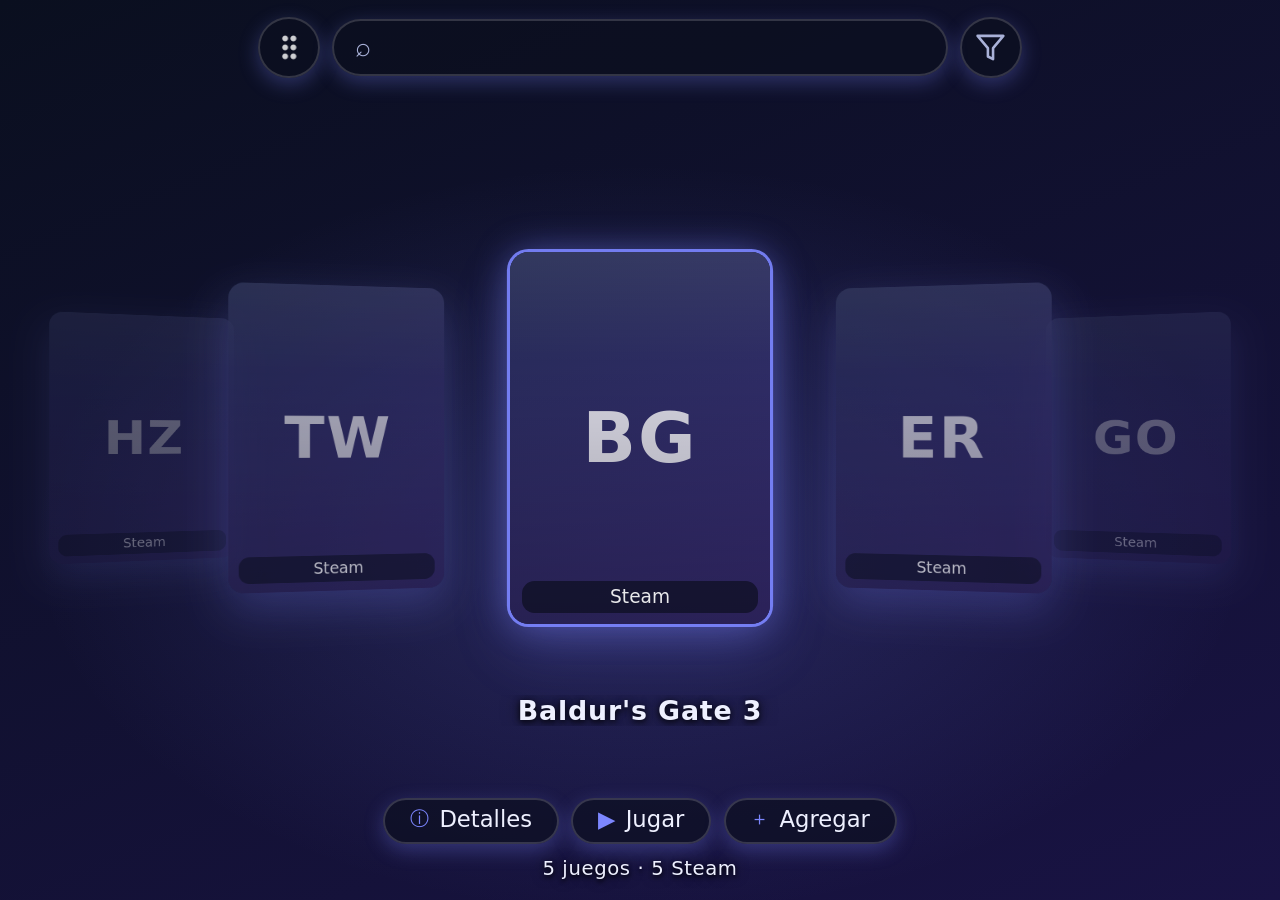
==== commit 0368d0c8: "feat: bandeja 'Animar Portadas' + polish UI pendiente de la sesión - Nueva opción checkable en la ba" ====
--- a/ui/index.html
+++ b/ui/index.html
@@ -24,6 +24,10 @@
       <div class="search-wrap">
         <input id="search" type="search" data-i18n-ph="searchPh" autocomplete="off" spellcheck="false" />
         <span class="search-icon" aria-hidden="true">⌕</span>
+        <button id="search-clear" type="button" class="search-clear" hidden
+                data-i18n-title="clearSearchTitle" data-i18n-aria="clearSearchAria">
+          <svg viewBox="0 0 24 24" width="11" height="11" fill="none" stroke="currentColor" stroke-width="2.6" stroke-linecap="round" aria-hidden="true"><line x1="18" y1="6" x2="6" y2="18"></line><line x1="6" y1="6" x2="18" y2="18"></line></svg>
+        </button>
       </div>
     </div>
 
--- a/ui/styles.css
+++ b/ui/styles.css
@@ -193,7 +193,9 @@
 
 #search:focus {
   border-color: rgba(var(--accent-rgb), calc(0.85 * var(--fade)));
-  background: rgba(var(--accent-rgb), calc(0.22 * var(--fade)));
+  /* Interior oscuro y casi opaco: el acento queda solo en borde/glow, así el
+     texto blanco mantiene buen contraste (antes era un tinte claro que lavaba el campo). */
+  background: rgba(9, 11, 26, calc(0.9 * var(--fade)));
   box-shadow:
     0 0 0 1px rgba(var(--accent-rgb), calc(0.55 * var(--fade))),
     0 0 18px 2px rgba(var(--accent-rgb), calc(0.45 * var(--fade)));
@@ -201,6 +203,30 @@
 }
 
 #search::-webkit-search-cancel-button { -webkit-appearance: none; }
+
+/* Botón para limpiar la búsqueda: solo visible cuando hay texto (.has-text). */
+.search-clear {
+  position: absolute;
+  right: 8px;
+  top: 50%;
+  transform: translateY(-50%);
+  width: 18px;
+  height: 18px;
+  display: flex;
+  align-items: center;
+  justify-content: center;
+  padding: 0;
+  border: none;
+  border-radius: 50%;
+  cursor: pointer;
+  color: var(--muted);
+  background: rgba(255, 255, 255, 0.1);
+  transition: color 0.15s ease, background 0.15s ease;
+}
+.search-clear:hover { color: var(--text); background: rgba(255, 255, 255, 0.2); }
+.search-clear[hidden] { display: none !important; } /* hidden debe vencer al display:flex de autor */
+/* Con texto, el input cede espacio a la derecha para no solapar con la cruz. */
+.search-wrap.has-text #search { padding-right: 30px; }
 
 /* ---------- Escenario / carrusel ---------- */
 
@@ -365,9 +391,9 @@
 
 .actions button .ic { font-size: 9px; color: var(--accent); transform: translateY(-1px); }
 
-/* Sube la etiqueta de texto (Detalles / Jugar / Agregar) 2px hacia arriba,
+/* Sube la etiqueta de texto (Detalles / Jugar / Agregar) 1px hacia arriba,
    sin mover el icono ni el propio boton (evita pisar :active{transform}). */
-.actions button > span:not(.ic) { transform: translateY(-2px); }
+.actions button > span:not(.ic) { transform: translateY(-1px); }
 
 /* Jugar: vive en la fila inferior (.actions), en posicion central entre
    Detalles y Agregar. Hereda el estilo .actions button (como los demas);
@@ -384,9 +410,11 @@
   height: 13px;
   text-align: center;
   font-size: 9.5px;
-  color: var(--muted);
+  color: var(--text); /* más brillante que --muted: se lee sobre fondos claros */
   letter-spacing: 0.3px;
-  text-shadow: 0 1px 2px rgba(0, 0, 0, 0.8);
+  /* Halo oscuro fuerte (mismo criterio que #active-name): contraste garantizado
+     sobre cualquier wallpaper, también los claros. */
+  text-shadow: 0 1px 2px rgba(0, 0, 0, 0.95), 0 0 6px rgba(0, 0, 0, 0.7);
 }
 
 #status.flash { color: var(--text); transition: none; }
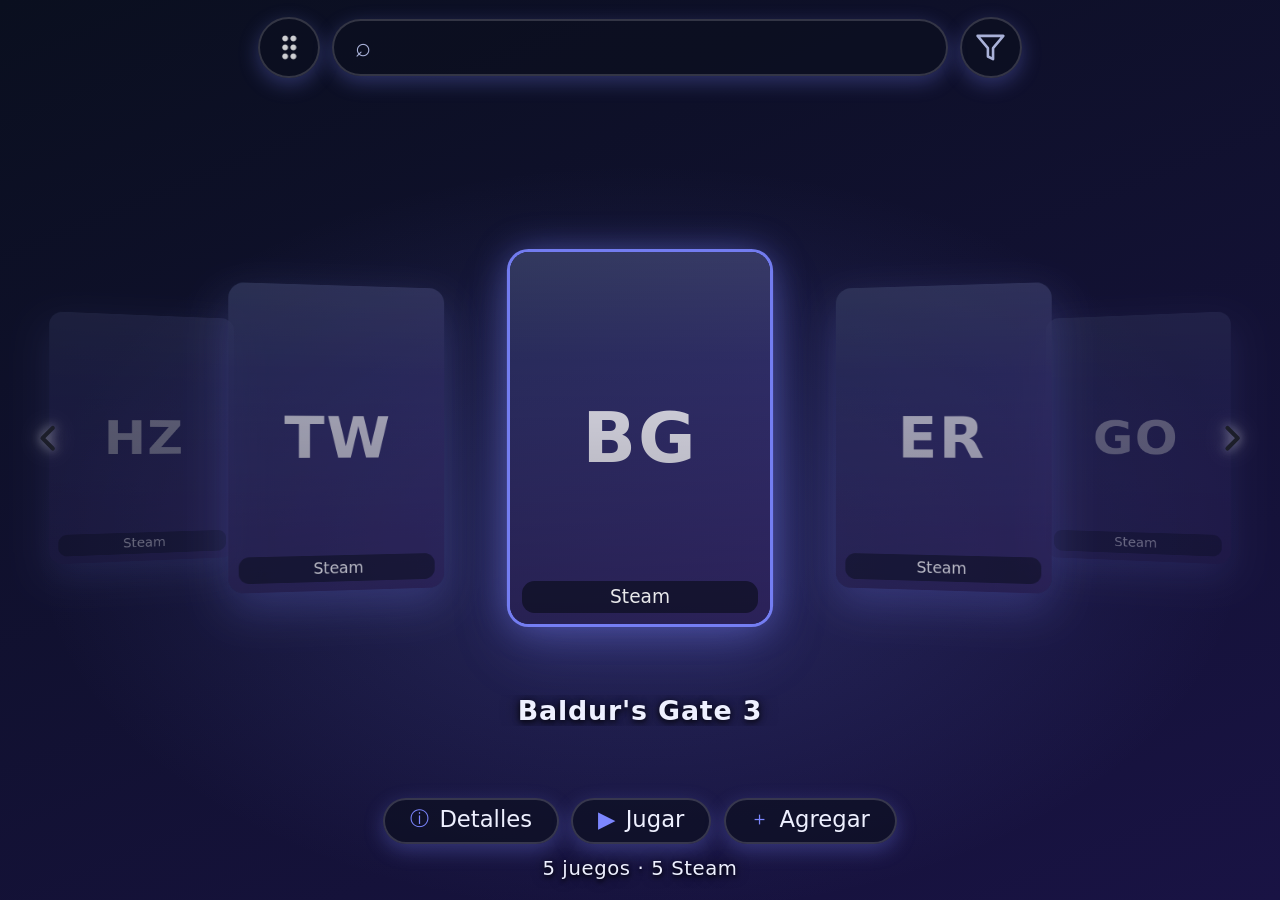
==== commit 1ecf5164: "feat: flechas de navegación prev/next + ítem 'Botones de navegación' en Ocultar UI + default 75% cen" ====
--- a/ui/index.html
+++ b/ui/index.html
@@ -38,6 +38,16 @@
 
     <main id="stage" data-i18n-aria="carouselAria" data-tauri-drag-region>
       <!-- Las tarjetas se generan desde app.js -->
+      <!-- Flechas prev/next: ancladas al centro, al lado de la última portada
+           visible. Navegan 1 tarjeta (wrap) reutilizando step(). -->
+      <button id="nav-prev" class="stage-nav prev" type="button"
+              data-i18n-title="navPrevTitle" data-i18n-aria="navPrevAria">
+        <svg viewBox="0 0 24 24" fill="none" stroke="currentColor" stroke-width="2.4" stroke-linecap="round" stroke-linejoin="round" aria-hidden="true"><polyline points="15 18 9 12 15 6"></polyline></svg>
+      </button>
+      <button id="nav-next" class="stage-nav next" type="button"
+              data-i18n-title="navNextTitle" data-i18n-aria="navNextAria">
+        <svg viewBox="0 0 24 24" fill="none" stroke="currentColor" stroke-width="2.4" stroke-linecap="round" stroke-linejoin="round" aria-hidden="true"><polyline points="9 18 15 12 9 6"></polyline></svg>
+      </button>
     </main>
 
     <div class="name-band"><h2 id="active-name"></h2></div>
--- a/ui/styles.css
+++ b/ui/styles.css
@@ -250,6 +250,42 @@
   height: var(--card-h);
   perspective: 900px;
 }
+
+/* ---------- Flechas de navegación del carrusel (prev/next) ----------
+   Ancladas al CENTRO con calc(50% ± 300px): quedan justo al lado de la última
+   portada visible (la a=2, centrada en x=±240 y escalada 0.66 → su borde
+   exterior ≈ ±281). Al medirse desde el centro, siguen pegadas a ella en
+   cualquier tamaño del gadget. z-index 40: por encima de las tarjetas (máx 30). */
+.stage-nav {
+  position: absolute;
+  top: 50%;
+  transform: translateY(-50%);
+  z-index: 40;
+  width: 26px;
+  height: 46px;
+  display: flex;
+  align-items: center;
+  justify-content: center;
+  color: #1c1e29; /* ícono oscuro, plano (sin fondo ni borde) */
+  background: transparent;
+  border: none;
+  cursor: pointer;
+  transition: color 0.15s, transform 0.12s;
+}
+.stage-nav.prev { left: calc(50% - 300px); }
+.stage-nav.next { right: calc(50% - 300px); }
+.stage-nav:hover { color: #0b0c12; } /* apenas más oscuro al pasar el mouse */
+.stage-nav:active { transform: translateY(-50%) scale(0.92); }
+/* Iluminación ligera clara (glow difuso): hace legible el ícono oscuro
+   sobre fondos oscuros sin cambiar su color. */
+.stage-nav svg {
+  width: 20px;
+  height: 20px;
+  display: block;
+  filter: drop-shadow(0 0 2.5px rgba(255, 255, 255, 0.55))
+          drop-shadow(0 0 6px rgba(255, 255, 255, 0.3));
+}
+.stage-nav[disabled] { opacity: 0.3; cursor: default; pointer-events: none; }
 
 .card {
   position: absolute;
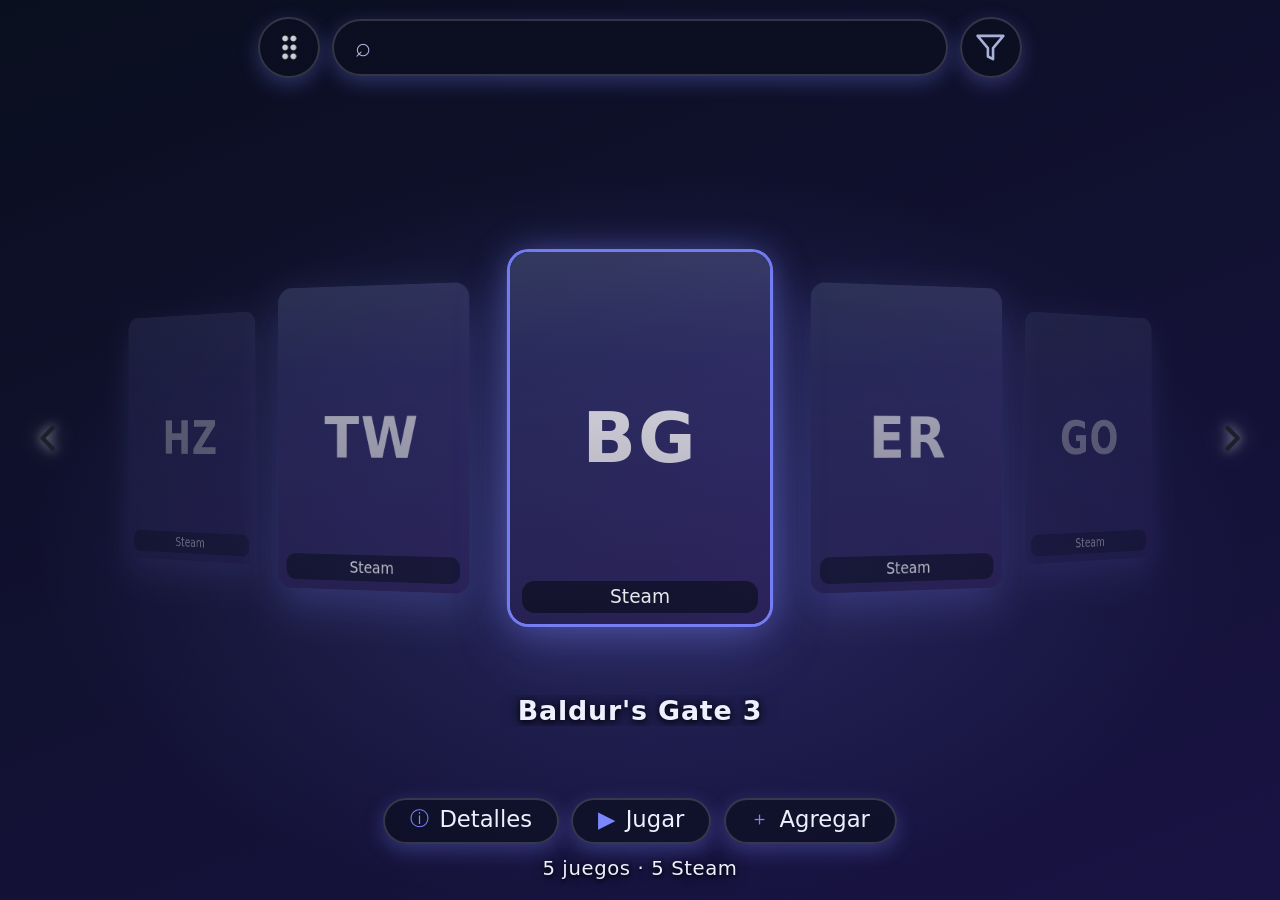
==== commit eac66d60: "feat: carrusel infinito suave + detalles unificado (origen+nombre) + fix opacidad en búsqueda" ====
--- a/ui/index.html
+++ b/ui/index.html
@@ -90,16 +90,18 @@
         <section class="dt-info">
           <h3 id="dt-title">—</h3>
 
-          <div class="dt-field" id="dt-source-field">
-            <label data-i18n="lblSource">Origen</label>
-            <span id="dt-source" class="dt-value">—</span>
-          </div>
-
-          <div class="dt-field">
-            <label data-i18n="lblVisibleName">Nombre visible</label>
-            <div class="dt-input-row">
-              <input type="text" id="dt-name" spellcheck="false" />
-              <button id="dt-rename-btn" data-i18n-title="saveNameTitle">✓</button>
+          <!-- Fila unificada: Origen (columna chica) + Nombre visible (columna grande). -->
+          <div class="dt-field-row">
+            <div class="dt-field dt-field-origin" id="dt-source-field">
+              <label data-i18n="lblSource">Origen</label>
+              <span id="dt-source" class="dt-origin-value">—</span>
+            </div>
+            <div class="dt-field dt-field-name">
+              <label data-i18n="lblVisibleName">Nombre visible</label>
+              <div class="dt-input-row">
+                <input type="text" id="dt-name" spellcheck="false" />
+                <button id="dt-rename-btn" data-i18n-title="saveNameTitle">✓</button>
+              </div>
             </div>
           </div>
 
--- a/ui/styles.css
+++ b/ui/styles.css
@@ -626,6 +626,36 @@
   color: var(--muted);
 }
 
+/* Fila unificada Origen + Nombre visible (ahorra una fila vertical). */
+.dt-field-row {
+  display: flex;
+  gap: 10px;
+  align-items: flex-end; /* alinea el valor de Origen con el input de Nombre */
+}
+.dt-field-origin {
+  flex: 0 0 88px; /* columna chica y fija */
+  min-width: 0;
+}
+.dt-field-name {
+  flex: 1 1 auto; /* columna grande */
+  min-width: 0;
+}
+/* El valor de Origen se ve como un campo de solo lectura, alineado en altura
+   al input de Nombre visible (mismo padding/borde/radio). */
+.dt-origin-value {
+  display: block;
+  padding: 5px 8px;
+  font-size: 11.5px;
+  font-weight: 500;
+  color: var(--text);
+  background: rgba(255, 255, 255, calc(0.06 * var(--fade)));
+  border: 1px solid var(--glass-border);
+  border-radius: 6px;
+  white-space: nowrap;
+  overflow: hidden;
+  text-overflow: ellipsis;
+}
+
 .dt-input-row {
   display: flex;
   gap: 5px;
@@ -865,11 +895,17 @@
   color: #4ade80;
 }
 
-/* Quitar del launcher (peligro) + confirmación inline */
+/* Quitar del launcher (peligro) + confirmación inline. Sticky al pie para que
+   SIEMPRE sea visible sin tener que scrollear la lista de campos. */
 #dt-remove-area {
+  position: sticky;
+  bottom: 0;
+  z-index: 5;
   margin-top: 2px;
-  padding-top: 10px;
+  padding: 10px 4px 4px;
   border-top: 1px solid var(--glass-border);
+  /* Fade suave arriba para que el contenido que scrollea detrás no se corte duro. */
+  background: linear-gradient(to top, rgba(10, 13, 28, 0.97) 60%, rgba(10, 13, 28, 0));
 }
 
 .dt-danger-btn {
